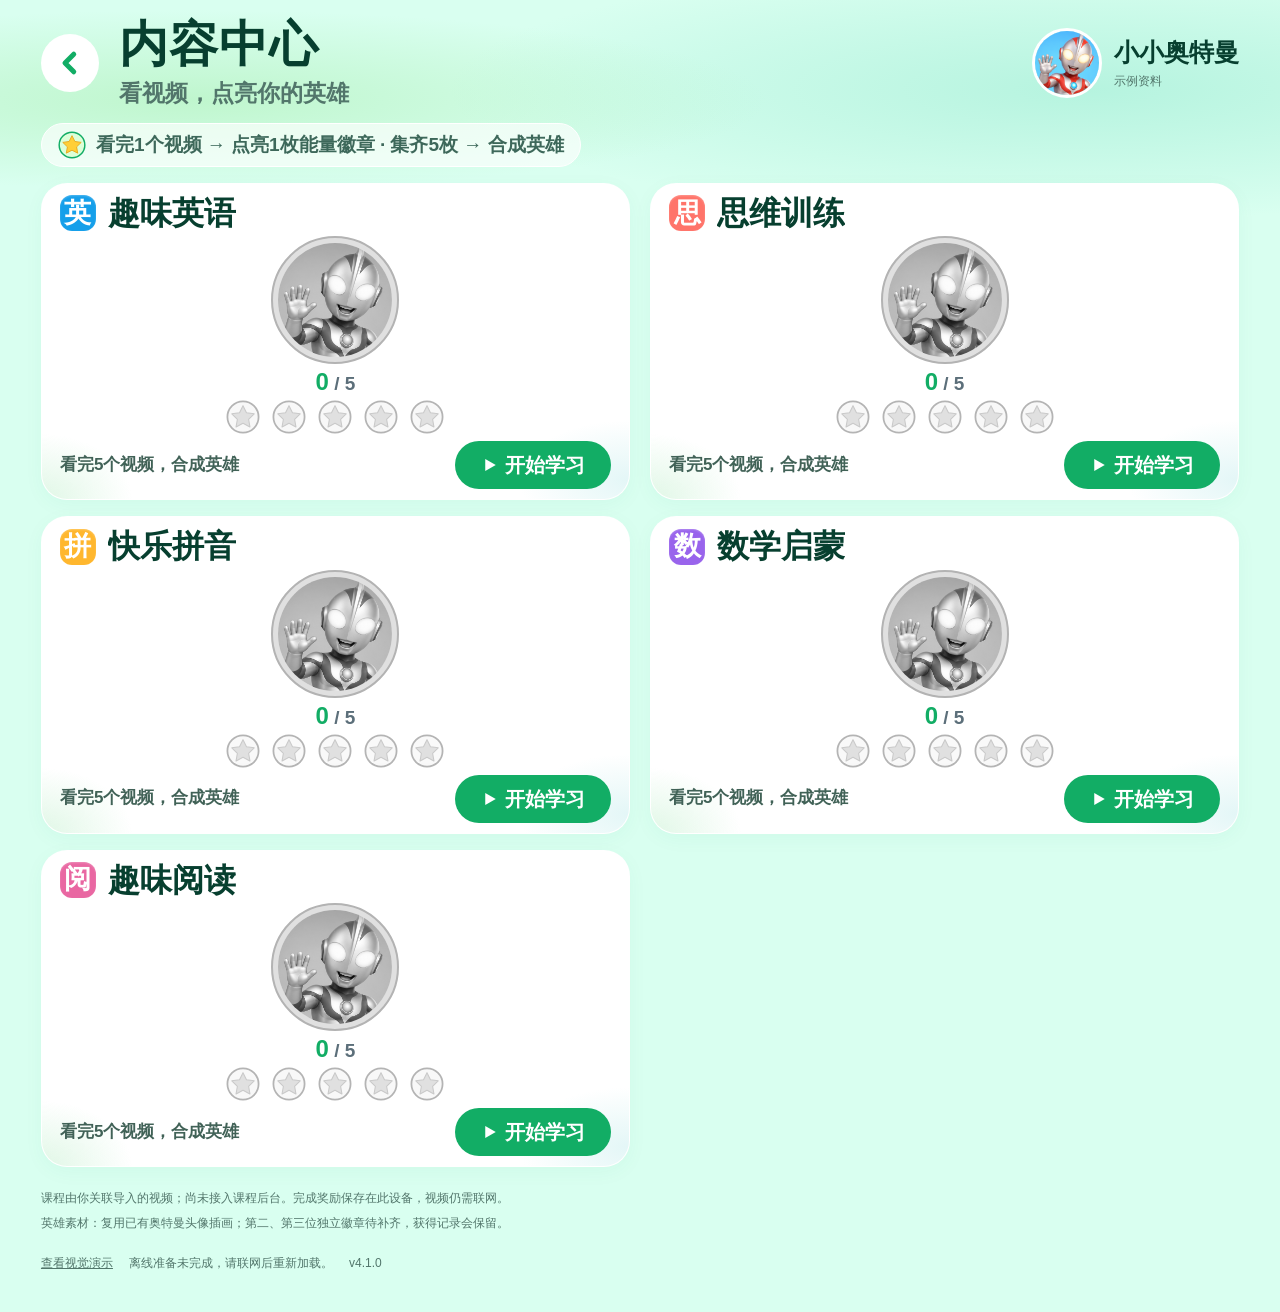
==== content-center.html @ 7e6dbf02 "feat: add content center with persistent course rewards and player integration" ====
<!doctype html>
<html lang="zh-CN" class="content-page">
<head>
  <meta charset="UTF-8">
  <meta name="viewport" content="width=device-width, initial-scale=1, viewport-fit=cover">
  <meta name="theme-color" content="#12AD65">
  <meta name="referrer" content="no-referrer">
  <meta name="color-scheme" content="light">
  <meta name="apple-mobile-web-app-capable" content="yes">
  <meta name="mobile-web-app-capable" content="yes">
  <meta name="apple-mobile-web-app-title" content="小小学习岛">
  <meta name="apple-mobile-web-app-status-bar-style" content="default">
  <title>内容中心 · 小小学习岛</title>
  <link rel="manifest" href="./manifest.json">
  <link rel="apple-touch-icon" href="./apple-touch-icon.png">
  <link rel="icon" href="./favicon.png">
  <link rel="stylesheet" href="./content-center.css">
  <script src="./profile.js" defer></script>
  <script src="./player-core.js" defer></script>
  <script src="./content-config.js" defer></script>
  <script src="./reward-core.js" defer></script>
  <script src="./reward-store.js" defer></script>
  <script src="./content-demo.js" defer></script>
  <script src="./content-center.js" defer></script>
  <script src="./pwa.js" defer></script>
</head>
<body>
  <div class="content-center">
    <header class="center-header">
      <div class="center-heading">
        <a class="back-button" id="center-back" href="./index.html" aria-label="返回学习首页"><svg viewBox="0 0 24 24" aria-hidden="true"><path d="m15 5-7 7 7 7"/></svg></a>
        <div><h1>内容中心</h1><p>看视频，点亮你的英雄</p></div>
      </div>
      <div class="center-profile" id="center-profile"></div>
    </header>
    <p class="reward-rule"><img src="./assets/icons/energy-star.svg" alt="" width="28" height="28"><span id="reward-rule">看完1个视频 → 点亮1枚能量徽章 · 集齐5枚 → 合成英雄</span></p>
    <div class="demo-banner" id="demo-banner" hidden><strong>视觉演示 · 不记录学习奖励</strong><span>以下为设计示例状态，学习按钮仅演示合成。</span><a href="./content-center.html">返回我的内容中心</a></div>
    <main>
      <div id="content-status" class="center-message" role="status">正在读取本机学习记录…</div>
      <section class="course-grid" id="course-grid" aria-label="我的课程" aria-busy="true"></section>
      <p class="center-message" id="content-error" role="alert" hidden><span id="error-detail"></span><button id="retry-content" type="button">重新加载</button></p>
      <div id="reward-feedback" class="reward-feedback" role="status" aria-live="polite" hidden></div>
      <noscript><p>请启用 JavaScript 读取本机学习记录。<a href="./index.html">返回首页</a></p></noscript>
    </main>
    <footer class="center-footer">
      <p>课程由你关联导入的视频；尚未接入课程后台。完成奖励保存在此设备，视频仍需联网。</p>
      <p>英雄素材：复用已有奥特曼头像插画；第二、第三位独立徽章待补齐，获得记录会保留。</p>
      <div><a href="./content-center.html#demo">查看视觉演示</a><span id="pwa-status" role="status">正在准备离线页面…</span><span>v4.1.0</span></div>
    </footer>
    <div class="center-update" id="pwa-update" role="status" hidden><span>新版本已准备好</span><button id="pwa-apply" type="button">更新并重新加载</button></div>
    <dialog id="course-dialog" aria-labelledby="course-dialog-title" aria-describedby="course-dialog-note">
      <div class="dialog-heading"><h2 id="course-dialog-title"></h2><button id="close-course" type="button" aria-label="关闭课程选择">×</button></div>
      <p id="course-dialog-note">选择要学习的视频。关联与打开不会增加徽章，首次有效播放完成才计入。</p>
      <div id="course-video-list"></div>
      <p id="course-dialog-error" role="alert" hidden></p>
      <a id="course-import" class="learn-button" href="./report.html">导入新视频</a>
    </dialog>
  </div>
</body>
</html>
---- content-center.css ----
:root{--brand:#12ad65;--canvas:#d9fff0;--ink:#073f2f;--muted:#52766b;font-family:-apple-system,BlinkMacSystemFont,"PingFang SC","Microsoft YaHei",sans-serif;color:var(--ink);background:var(--brand);color-scheme:light}
*{box-sizing:border-box}html,body{margin:0;min-height:100%;background:var(--brand)}button,a{-webkit-tap-highlight-color:transparent}button,input{font:inherit}button,a{touch-action:manipulation}button{cursor:pointer}a{color:inherit}button:focus-visible,a:focus-visible{outline:3px solid #07578b;outline-offset:4px}[hidden]{display:none!important}
.content-center{min-height:100vh;min-height:100svh;padding:max(18px,env(safe-area-inset-top)) max(clamp(18px,3.2vw,48px),env(safe-area-inset-right)) max(24px,env(safe-area-inset-bottom)) max(clamp(18px,3.2vw,48px),env(safe-area-inset-left));background:radial-gradient(ellipse 45% 90px at 15% 100px,#a6edab80,transparent),radial-gradient(ellipse 50% 130px at 85% 90px,#80e2c565,transparent),var(--canvas)}
.center-header{display:flex;align-items:center;justify-content:space-between;gap:24px;margin-bottom:14px}.center-heading{display:flex;align-items:center;gap:20px;min-width:0}.back-button{display:grid;place-items:center;background:#fff;width:58px;height:58px;border-radius:50%;flex-shrink:0;color:var(--brand)}.back-button svg{width:30px;height:30px;fill:none;stroke:currentColor;stroke-width:4;stroke-linecap:round;stroke-linejoin:round}
h1{font-size:clamp(30px,3.8vw,52px);line-height:1.1;letter-spacing:.02em;margin:0 0 6px;font-weight:900}.center-heading p{margin:0;color:var(--muted);font-size:clamp(16px,1.8vw,23px);font-weight:650}.center-profile{display:flex;align-items:center;gap:12px;min-width:0}.profile-text{display:grid;gap:4px;font-weight:800;font-size:clamp(17px,2vw,25px);overflow-wrap:anywhere}.profile-text small{font-size:12px;font-weight:400;color:var(--muted)}
.hero-art{position:relative;display:block;border-radius:50%;overflow:hidden;width:100%;height:100%;background:#d7f4fc}.hero-art img{position:absolute;width:400%;height:200%;max-width:none;left:0;top:0}.center-avatar{width:70px;height:70px;flex-shrink:0;border:3px solid white;border-radius:50%}.asset-missing{display:grid;place-content:center;text-align:center;font-size:12px;line-height:1.4;color:var(--muted);padding:8px;background:#eff7f3}.asset-missing img{display:none}
.reward-rule{display:flex;align-items:center;gap:10px;background:#ffffffa6;border:1px solid #fff;border-radius:30px;padding:7px 16px;margin:0 0 16px;width:fit-content;font-size:clamp(13px,1.5vw,19px);font-weight:650;color:#3d685a;line-height:1.5}.reward-rule img{flex-shrink:0}.course-grid{display:grid;grid-template-columns:repeat(2,minmax(0,1fr));gap:16px 20px;align-items:stretch}
.course-card{position:relative;isolation:isolate;display:flex;flex-direction:column;align-items:center;gap:4px;min-width:0;padding:10px 18px;background:#fff;border:1px solid #ffffffd9;border-radius:26px;box-shadow:0 5px 20px #07895a0b;overflow:hidden}.course-card::before{content:"";position:absolute;z-index:-1;pointer-events:none;inset:40% 0 0;background:radial-gradient(ellipse 90px 65px at 0% 100%,#bceec975,transparent),radial-gradient(ellipse 110px 60px at 100% 90%,#b5e8e960,transparent)}
.course-title{display:flex;align-items:center;gap:12px;align-self:stretch;min-width:0;margin:0;font-size:clamp(21px,2.5vw,33px);line-height:1.2;font-weight:850}.course-title-text{display:-webkit-box;-webkit-line-clamp:2;-webkit-box-orient:vertical;overflow:hidden;overflow-wrap:anywhere}.subject-tag{display:grid;place-items:center;flex-shrink:0;width:36px;height:36px;border-radius:12px;color:white;background:var(--subject);font-size:27px;line-height:1;box-shadow:inset 0 1px 2px #ffffff40}
.hero-badge{position:relative;width:clamp(94px,10vw,132px);height:clamp(94px,10vw,132px);padding:5px;border-radius:50%;border:2px solid #f1c250;background:#ffe7a0;flex-shrink:0}.hero-badge.is-locked{filter:grayscale(1);border-color:#adb4b6;background:#dce1e2}.hero-badge.is-unlocked{box-shadow:0 0 0 3px #fff3c5}.hero-badge .unlocked-label{position:absolute;bottom:-3px;left:50%;transform:translateX(-50%);white-space:nowrap;border-radius:16px;background:#dff9bd;padding:3px 10px;font-size:12px;font-weight:800;color:#077842;display:flex;align-items:center;gap:3px}.unlocked-label svg{width:16px;height:16px;fill:none;stroke:currentColor;stroke-width:3;stroke-linecap:round;stroke-linejoin:round}
.reward-progress{margin:1px 0 0;line-height:25px;color:#5c6f7a;font-size:19px;font-weight:750}.reward-progress strong{color:var(--brand);font-size:24px}.reward-progress small{font-size:13px;margin-right:8px}.energy-progress{display:flex;align-items:center;justify-content:center;gap:12px;margin:0;padding:0;list-style:none}.energy-progress li{width:34px;height:34px;flex-shrink:0}.energy-progress img{display:block;width:100%;height:100%}.energy-progress .is-empty img{filter:grayscale(1);opacity:.62}
.course-actions{display:flex;align-items:center;justify-content:space-between;gap:12px;width:100%;margin-top:auto;padding-top:3px}.course-actions p{margin:0;min-width:0;font-size:clamp(13px,1.35vw,17px);font-weight:650;line-height:1.45;color:#416257;overflow-wrap:anywhere}.learn-button{display:inline-flex;align-items:center;justify-content:center;gap:7px;min-height:48px;flex-shrink:0;border:0;border-radius:999px;padding:10px clamp(15px,2vw,26px);background:var(--brand);color:white;text-decoration:none;font-size:clamp(15px,1.6vw,20px);font-weight:750;line-height:1.2}.learn-button:hover{background:#099755}.learn-button svg{width:18px;height:18px;fill:currentColor}.learn-button:disabled{opacity:.65;cursor:wait}
.center-footer{font-size:12px;line-height:1.6;color:var(--muted);margin-top:22px}.center-footer p{margin:6px 0}.center-footer>div{display:flex;gap:16px;align-items:center;flex-wrap:wrap}.center-footer a{min-height:48px;display:inline-flex;align-items:center}.center-message{padding:24px;text-align:center;color:var(--muted)}.center-message button,.center-update button{min-height:48px;border:1px solid #138257;border-radius:24px;background:white;color:var(--ink);padding:8px 20px;margin:8px}.center-update{position:fixed;bottom:max(16px,env(safe-area-inset-bottom));left:16px;right:16px;background:white;box-shadow:0 6px 30px #073f2f30;padding:10px 18px;border-radius:22px;z-index:9}.demo-banner{display:flex;gap:10px;flex-wrap:wrap;align-items:center;padding:12px 18px;background:#fff7d7;border-radius:18px;margin-bottom:16px;font-size:14px}.demo-banner a{margin-left:auto;min-height:48px;display:flex;align-items:center}
.reward-feedback{position:fixed;pointer-events:none;z-index:8;left:50%;bottom:max(28px,env(safe-area-inset-bottom));transform:translateX(-50%);max-width:calc(100% - 32px);background:#073f2f;color:white;padding:18px 28px;border-radius:24px;text-align:center;box-shadow:0 8px 32px #073f2f25;font-weight:700}.is-synthesizing .hero-badge{animation:hero-glow .7s ease-in-out 2}.is-synthesizing .energy-progress{animation:energy-glow .7s ease-in-out 2}@keyframes hero-glow{50%{box-shadow:0 0 0 10px #ffdf7f55,0 0 22px #ffda59}}@keyframes energy-glow{50%{filter:brightness(1.18)}}
dialog{border:0;border-radius:26px;padding:24px;max-width:min(560px,calc(100% - 32px));max-height:85vh;overflow:auto;color:var(--ink);background:#f5fff9;box-shadow:0 20px 80px #073f2f40}dialog::backdrop{background:#073f2f70}.dialog-heading{display:flex;justify-content:space-between;align-items:center;gap:16px}.dialog-heading h2{font-size:24px;line-height:1.4;margin:0}.dialog-heading button{background:white;border:0;border-radius:50%;width:48px;height:48px;font-size:30px;flex-shrink:0;color:var(--ink)}dialog p{line-height:1.6;font-size:15px}#course-video-list{display:grid;gap:10px;margin:16px 0}.video-choice{display:flex;justify-content:space-between;gap:12px;align-items:center;min-height:56px;padding:12px;border:1px solid #cde7db;background:white;border-radius:16px;text-align:left;color:var(--ink);font-size:15px}.video-choice span{overflow-wrap:anywhere;min-width:0}.video-choice small{flex-shrink:0;color:var(--muted)}.video-choice:disabled{color:#70867e;background:#edf4f0;cursor:default}#course-dialog-error{color:#9c3529}
@media(min-width:1500px){.content-center{padding-left:max(calc((100vw - 1420px)/2),env(safe-area-inset-left));padding-right:max(calc((100vw - 1420px)/2),env(safe-area-inset-right))}}
@media(max-width:899px){.course-grid{grid-template-columns:minmax(0,1fr)}.hero-badge{width:132px;height:132px}.course-card{padding:18px;gap:10px}.energy-progress li{width:40px;height:40px}.center-header{gap:14px}.center-heading{gap:12px}.center-avatar{width:54px;height:54px}.course-title{font-size:27px}.learn-button{font-size:18px}.course-actions p{font-size:15px}}
@media(max-width:639px){.center-header{flex-wrap:wrap}.center-profile{margin-left:70px}.center-avatar{width:40px;height:40px}.profile-text{display:flex;align-items:center;flex-wrap:wrap;gap:8px;font-size:16px}.reward-rule{border-radius:18px;font-size:13px}.course-actions{flex-direction:column;gap:10px;text-align:center;padding-top:7px}.course-actions .learn-button{width:100%}.course-card{border-radius:24px}.energy-progress{gap:10px}h1{font-size:32px}}
@media(prefers-reduced-motion:reduce){*,*::before,*::after{animation:none!important;scroll-behavior:auto!important}}
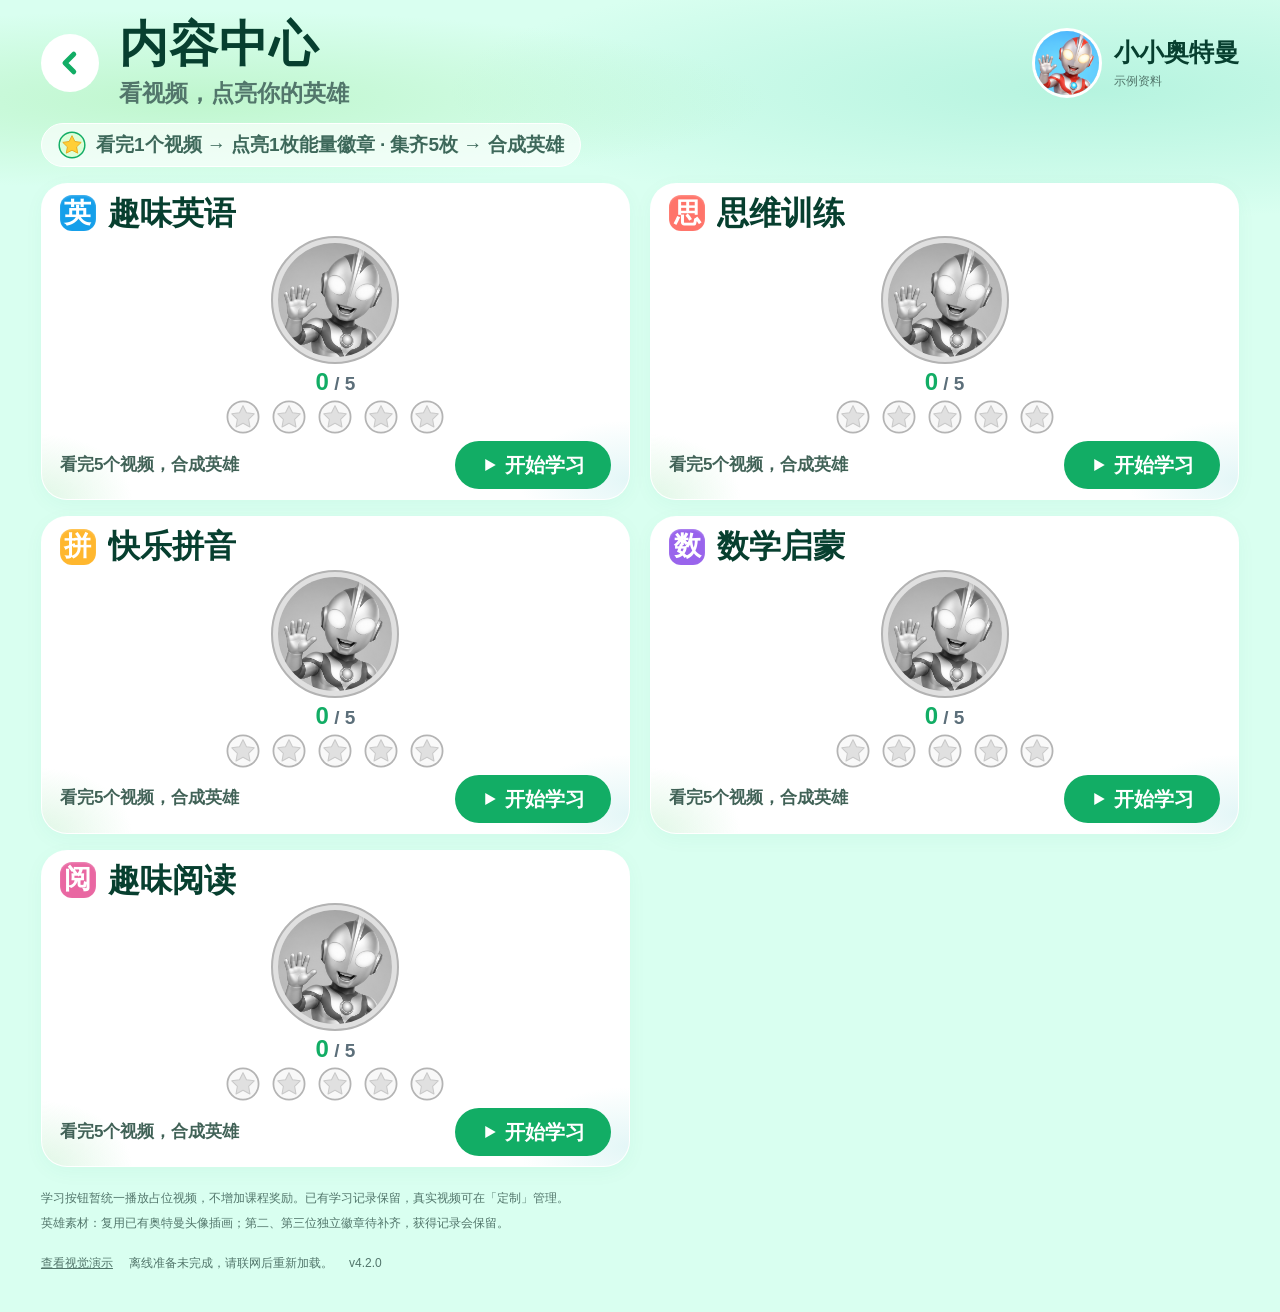
==== commit d24a7621: "feat: deploy complete HLS default with one-click import and playback docs Replace the 100-second def" ====
--- a/content-center.html
+++ b/content-center.html
@@ -23,6 +23,8 @@
   <script src="./content-demo.js" defer></script>
   <script src="./content-center.js" defer></script>
   <script src="./pwa.js" defer></script>
+  <link rel="stylesheet" href="./interaction.css">
+  <script src="./interaction.js" defer></script>
 </head>
 <body>
   <div class="content-center">
@@ -34,7 +36,7 @@
       <div class="center-profile" id="center-profile"></div>
     </header>
     <p class="reward-rule"><img src="./assets/icons/energy-star.svg" alt="" width="28" height="28"><span id="reward-rule">看完1个视频 → 点亮1枚能量徽章 · 集齐5枚 → 合成英雄</span></p>
-    <div class="demo-banner" id="demo-banner" hidden><strong>视觉演示 · 不记录学习奖励</strong><span>以下为设计示例状态，学习按钮仅演示合成。</span><a href="./content-center.html">返回我的内容中心</a></div>
+    <div class="demo-banner" id="demo-banner" hidden><strong>视觉演示 · 不记录学习奖励</strong><span>以下为设计示例状态，学习按钮打开占位视频。</span><a href="./content-center.html">返回我的内容中心</a></div>
     <main>
       <div id="content-status" class="center-message" role="status">正在读取本机学习记录…</div>
       <section class="course-grid" id="course-grid" aria-label="我的课程" aria-busy="true"></section>
@@ -43,18 +45,11 @@
       <noscript><p>请启用 JavaScript 读取本机学习记录。<a href="./index.html">返回首页</a></p></noscript>
     </main>
     <footer class="center-footer">
-      <p>课程由你关联导入的视频；尚未接入课程后台。完成奖励保存在此设备，视频仍需联网。</p>
+      <p>学习按钮暂统一播放占位视频，不增加课程奖励。已有学习记录保留，真实视频可在「定制」管理。</p>
       <p>英雄素材：复用已有奥特曼头像插画；第二、第三位独立徽章待补齐，获得记录会保留。</p>
-      <div><a href="./content-center.html#demo">查看视觉演示</a><span id="pwa-status" role="status">正在准备离线页面…</span><span>v4.1.0</span></div>
+      <div><a href="./content-center.html#demo">查看视觉演示</a><span id="pwa-status" role="status">正在准备离线页面…</span><span>v4.2.0</span></div>
     </footer>
     <div class="center-update" id="pwa-update" role="status" hidden><span>新版本已准备好</span><button id="pwa-apply" type="button">更新并重新加载</button></div>
-    <dialog id="course-dialog" aria-labelledby="course-dialog-title" aria-describedby="course-dialog-note">
-      <div class="dialog-heading"><h2 id="course-dialog-title"></h2><button id="close-course" type="button" aria-label="关闭课程选择">×</button></div>
-      <p id="course-dialog-note">选择要学习的视频。关联与打开不会增加徽章，首次有效播放完成才计入。</p>
-      <div id="course-video-list"></div>
-      <p id="course-dialog-error" role="alert" hidden></p>
-      <a id="course-import" class="learn-button" href="./report.html">导入新视频</a>
-    </dialog>
   </div>
 </body>
 </html>
--- a/content-center.css
+++ b/content-center.css
@@ -12,7 +12,6 @@
 .course-actions{display:flex;align-items:center;justify-content:space-between;gap:12px;width:100%;margin-top:auto;padding-top:3px}.course-actions p{margin:0;min-width:0;font-size:clamp(13px,1.35vw,17px);font-weight:650;line-height:1.45;color:#416257;overflow-wrap:anywhere}.learn-button{display:inline-flex;align-items:center;justify-content:center;gap:7px;min-height:48px;flex-shrink:0;border:0;border-radius:999px;padding:10px clamp(15px,2vw,26px);background:var(--brand);color:white;text-decoration:none;font-size:clamp(15px,1.6vw,20px);font-weight:750;line-height:1.2}.learn-button:hover{background:#099755}.learn-button svg{width:18px;height:18px;fill:currentColor}.learn-button:disabled{opacity:.65;cursor:wait}
 .center-footer{font-size:12px;line-height:1.6;color:var(--muted);margin-top:22px}.center-footer p{margin:6px 0}.center-footer>div{display:flex;gap:16px;align-items:center;flex-wrap:wrap}.center-footer a{min-height:48px;display:inline-flex;align-items:center}.center-message{padding:24px;text-align:center;color:var(--muted)}.center-message button,.center-update button{min-height:48px;border:1px solid #138257;border-radius:24px;background:white;color:var(--ink);padding:8px 20px;margin:8px}.center-update{position:fixed;bottom:max(16px,env(safe-area-inset-bottom));left:16px;right:16px;background:white;box-shadow:0 6px 30px #073f2f30;padding:10px 18px;border-radius:22px;z-index:9}.demo-banner{display:flex;gap:10px;flex-wrap:wrap;align-items:center;padding:12px 18px;background:#fff7d7;border-radius:18px;margin-bottom:16px;font-size:14px}.demo-banner a{margin-left:auto;min-height:48px;display:flex;align-items:center}
 .reward-feedback{position:fixed;pointer-events:none;z-index:8;left:50%;bottom:max(28px,env(safe-area-inset-bottom));transform:translateX(-50%);max-width:calc(100% - 32px);background:#073f2f;color:white;padding:18px 28px;border-radius:24px;text-align:center;box-shadow:0 8px 32px #073f2f25;font-weight:700}.is-synthesizing .hero-badge{animation:hero-glow .7s ease-in-out 2}.is-synthesizing .energy-progress{animation:energy-glow .7s ease-in-out 2}@keyframes hero-glow{50%{box-shadow:0 0 0 10px #ffdf7f55,0 0 22px #ffda59}}@keyframes energy-glow{50%{filter:brightness(1.18)}}
-dialog{border:0;border-radius:26px;padding:24px;max-width:min(560px,calc(100% - 32px));max-height:85vh;overflow:auto;color:var(--ink);background:#f5fff9;box-shadow:0 20px 80px #073f2f40}dialog::backdrop{background:#073f2f70}.dialog-heading{display:flex;justify-content:space-between;align-items:center;gap:16px}.dialog-heading h2{font-size:24px;line-height:1.4;margin:0}.dialog-heading button{background:white;border:0;border-radius:50%;width:48px;height:48px;font-size:30px;flex-shrink:0;color:var(--ink)}dialog p{line-height:1.6;font-size:15px}#course-video-list{display:grid;gap:10px;margin:16px 0}.video-choice{display:flex;justify-content:space-between;gap:12px;align-items:center;min-height:56px;padding:12px;border:1px solid #cde7db;background:white;border-radius:16px;text-align:left;color:var(--ink);font-size:15px}.video-choice span{overflow-wrap:anywhere;min-width:0}.video-choice small{flex-shrink:0;color:var(--muted)}.video-choice:disabled{color:#70867e;background:#edf4f0;cursor:default}#course-dialog-error{color:#9c3529}
 @media(min-width:1500px){.content-center{padding-left:max(calc((100vw - 1420px)/2),env(safe-area-inset-left));padding-right:max(calc((100vw - 1420px)/2),env(safe-area-inset-right))}}
 @media(max-width:899px){.course-grid{grid-template-columns:minmax(0,1fr)}.hero-badge{width:132px;height:132px}.course-card{padding:18px;gap:10px}.energy-progress li{width:40px;height:40px}.center-header{gap:14px}.center-heading{gap:12px}.center-avatar{width:54px;height:54px}.course-title{font-size:27px}.learn-button{font-size:18px}.course-actions p{font-size:15px}}
 @media(max-width:639px){.center-header{flex-wrap:wrap}.center-profile{margin-left:70px}.center-avatar{width:40px;height:40px}.profile-text{display:flex;align-items:center;flex-wrap:wrap;gap:8px;font-size:16px}.reward-rule{border-radius:18px;font-size:13px}.course-actions{flex-direction:column;gap:10px;text-align:center;padding-top:7px}.course-actions .learn-button{width:100%}.course-card{border-radius:24px}.energy-progress{gap:10px}h1{font-size:32px}}
--- a/interaction.css
+++ b/interaction.css
@@ -0,0 +1,4 @@
+/* 展示界面不选择文字、不弹出 iOS 图片/链接长按菜单；保留表单编辑和原生滚动缩放。 */
+html body *{-webkit-user-select:none!important;user-select:none!important;-webkit-touch-callout:none!important}
+html body input,html body textarea,html body [contenteditable="true"]{-webkit-user-select:text!important;user-select:text!important;-webkit-touch-callout:default!important}
+img,svg{-webkit-user-drag:none;user-drag:none}img{pointer-events:none}
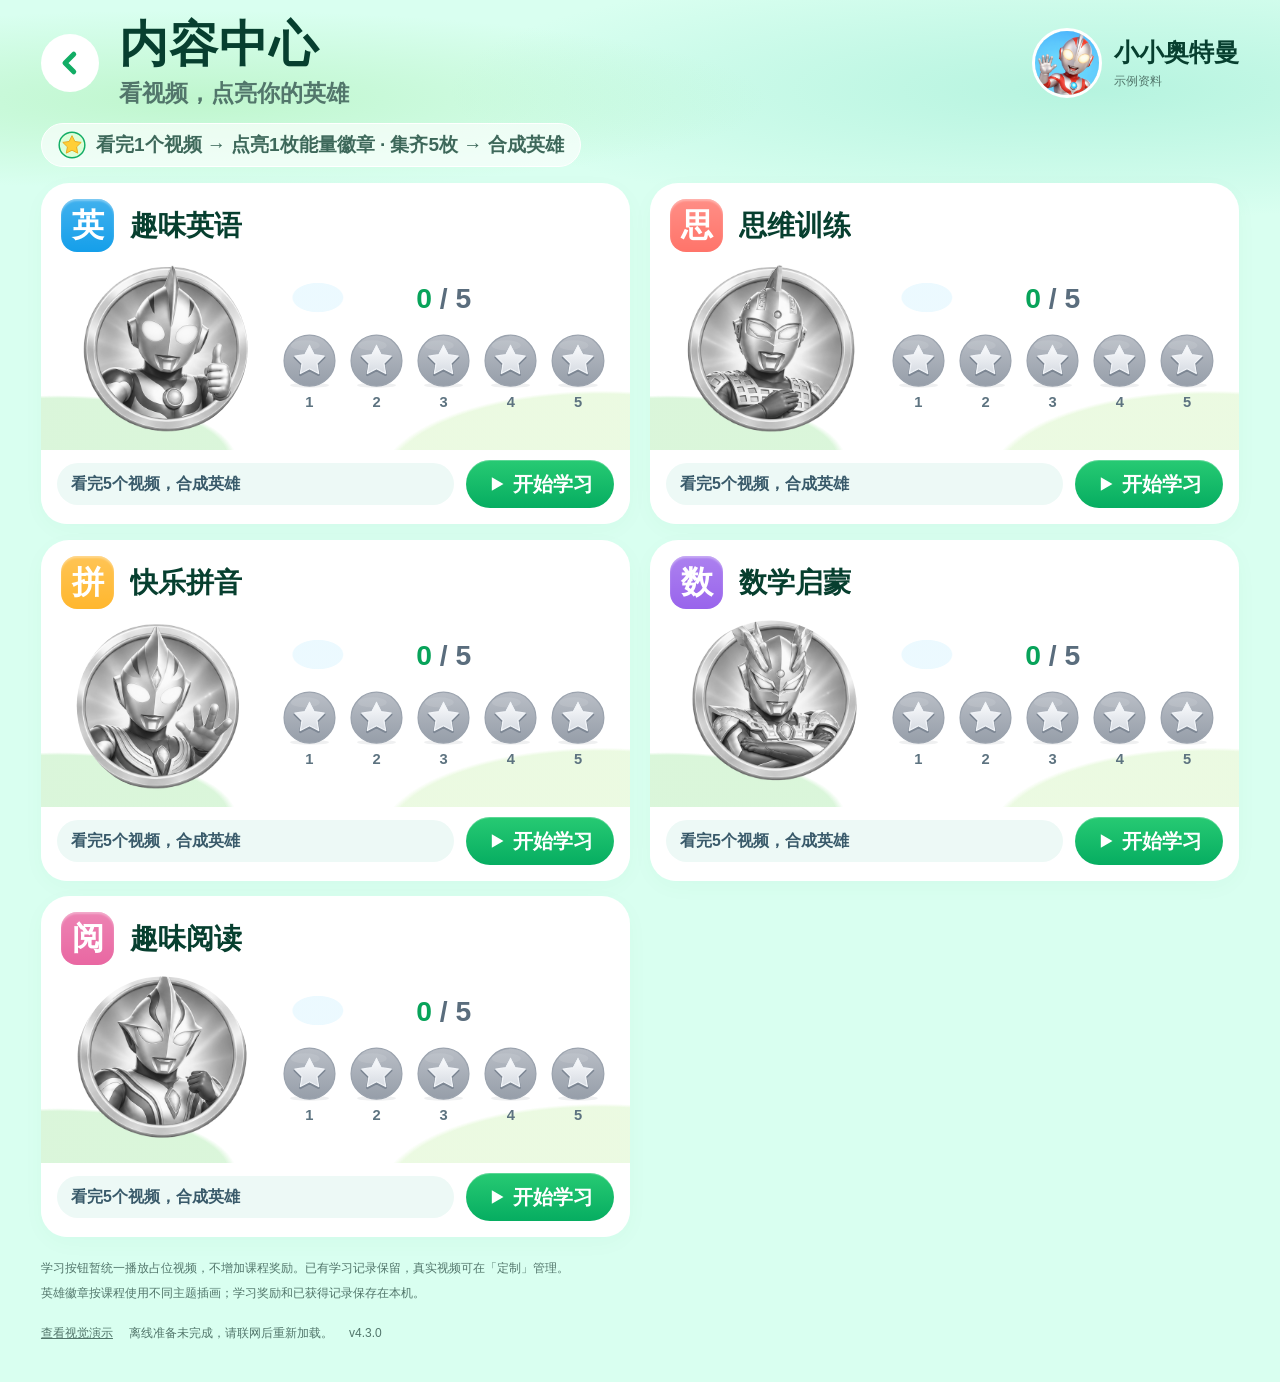
==== commit 4577f3fe: "feat: publish horizontal content center cards Place course heroes beside progress and five numbered " ====
--- a/content-center.html
+++ b/content-center.html
@@ -46,8 +46,8 @@
     </main>
     <footer class="center-footer">
       <p>学习按钮暂统一播放占位视频，不增加课程奖励。已有学习记录保留，真实视频可在「定制」管理。</p>
-      <p>英雄素材：复用已有奥特曼头像插画；第二、第三位独立徽章待补齐，获得记录会保留。</p>
-      <div><a href="./content-center.html#demo">查看视觉演示</a><span id="pwa-status" role="status">正在准备离线页面…</span><span>v4.2.0</span></div>
+      <p>英雄徽章按课程使用不同主题插画；学习奖励和已获得记录保存在本机。</p>
+      <div><a href="./content-center.html#demo">查看视觉演示</a><span id="pwa-status" role="status">正在准备离线页面…</span><span>v4.3.0</span></div>
     </footer>
     <div class="center-update" id="pwa-update" role="status" hidden><span>新版本已准备好</span><button id="pwa-apply" type="button">更新并重新加载</button></div>
   </div>
--- a/content-center.css
+++ b/content-center.css
@@ -5,14 +5,39 @@
 h1{font-size:clamp(30px,3.8vw,52px);line-height:1.1;letter-spacing:.02em;margin:0 0 6px;font-weight:900}.center-heading p{margin:0;color:var(--muted);font-size:clamp(16px,1.8vw,23px);font-weight:650}.center-profile{display:flex;align-items:center;gap:12px;min-width:0}.profile-text{display:grid;gap:4px;font-weight:800;font-size:clamp(17px,2vw,25px);overflow-wrap:anywhere}.profile-text small{font-size:12px;font-weight:400;color:var(--muted)}
 .hero-art{position:relative;display:block;border-radius:50%;overflow:hidden;width:100%;height:100%;background:#d7f4fc}.hero-art img{position:absolute;width:400%;height:200%;max-width:none;left:0;top:0}.center-avatar{width:70px;height:70px;flex-shrink:0;border:3px solid white;border-radius:50%}.asset-missing{display:grid;place-content:center;text-align:center;font-size:12px;line-height:1.4;color:var(--muted);padding:8px;background:#eff7f3}.asset-missing img{display:none}
 .reward-rule{display:flex;align-items:center;gap:10px;background:#ffffffa6;border:1px solid #fff;border-radius:30px;padding:7px 16px;margin:0 0 16px;width:fit-content;font-size:clamp(13px,1.5vw,19px);font-weight:650;color:#3d685a;line-height:1.5}.reward-rule img{flex-shrink:0}.course-grid{display:grid;grid-template-columns:repeat(2,minmax(0,1fr));gap:16px 20px;align-items:stretch}
-.course-card{position:relative;isolation:isolate;display:flex;flex-direction:column;align-items:center;gap:4px;min-width:0;padding:10px 18px;background:#fff;border:1px solid #ffffffd9;border-radius:26px;box-shadow:0 5px 20px #07895a0b;overflow:hidden}.course-card::before{content:"";position:absolute;z-index:-1;pointer-events:none;inset:40% 0 0;background:radial-gradient(ellipse 90px 65px at 0% 100%,#bceec975,transparent),radial-gradient(ellipse 110px 60px at 100% 90%,#b5e8e960,transparent)}
-.course-title{display:flex;align-items:center;gap:12px;align-self:stretch;min-width:0;margin:0;font-size:clamp(21px,2.5vw,33px);line-height:1.2;font-weight:850}.course-title-text{display:-webkit-box;-webkit-line-clamp:2;-webkit-box-orient:vertical;overflow:hidden;overflow-wrap:anywhere}.subject-tag{display:grid;place-items:center;flex-shrink:0;width:36px;height:36px;border-radius:12px;color:white;background:var(--subject);font-size:27px;line-height:1;box-shadow:inset 0 1px 2px #ffffff40}
-.hero-badge{position:relative;width:clamp(94px,10vw,132px);height:clamp(94px,10vw,132px);padding:5px;border-radius:50%;border:2px solid #f1c250;background:#ffe7a0;flex-shrink:0}.hero-badge.is-locked{filter:grayscale(1);border-color:#adb4b6;background:#dce1e2}.hero-badge.is-unlocked{box-shadow:0 0 0 3px #fff3c5}.hero-badge .unlocked-label{position:absolute;bottom:-3px;left:50%;transform:translateX(-50%);white-space:nowrap;border-radius:16px;background:#dff9bd;padding:3px 10px;font-size:12px;font-weight:800;color:#077842;display:flex;align-items:center;gap:3px}.unlocked-label svg{width:16px;height:16px;fill:none;stroke:currentColor;stroke-width:3;stroke-linecap:round;stroke-linejoin:round}
-.reward-progress{margin:1px 0 0;line-height:25px;color:#5c6f7a;font-size:19px;font-weight:750}.reward-progress strong{color:var(--brand);font-size:24px}.reward-progress small{font-size:13px;margin-right:8px}.energy-progress{display:flex;align-items:center;justify-content:center;gap:12px;margin:0;padding:0;list-style:none}.energy-progress li{width:34px;height:34px;flex-shrink:0}.energy-progress img{display:block;width:100%;height:100%}.energy-progress .is-empty img{filter:grayscale(1);opacity:.62}
-.course-actions{display:flex;align-items:center;justify-content:space-between;gap:12px;width:100%;margin-top:auto;padding-top:3px}.course-actions p{margin:0;min-width:0;font-size:clamp(13px,1.35vw,17px);font-weight:650;line-height:1.45;color:#416257;overflow-wrap:anywhere}.learn-button{display:inline-flex;align-items:center;justify-content:center;gap:7px;min-height:48px;flex-shrink:0;border:0;border-radius:999px;padding:10px clamp(15px,2vw,26px);background:var(--brand);color:white;text-decoration:none;font-size:clamp(15px,1.6vw,20px);font-weight:750;line-height:1.2}.learn-button:hover{background:#099755}.learn-button svg{width:18px;height:18px;fill:currentColor}.learn-button:disabled{opacity:.65;cursor:wait}
+/* Three regions: heading, a permanent two-column reward area, and actions. */
+.course-card{position:relative;isolation:isolate;container-type:inline-size;display:flex;flex-direction:column;min-width:0;background:#fff;border-radius:28px;box-shadow:0 6px 22px #08734a08}
+.course-title{display:flex;align-items:center;gap:16px;min-width:0;margin:0;padding:16px 20px 0;font-size:clamp(24px,4.8cqw,36px);line-height:1.2;font-weight:850}
+.course-title-text{display:-webkit-box;-webkit-line-clamp:2;-webkit-box-orient:vertical;overflow:hidden;overflow-wrap:anywhere}
+.subject-tag{display:grid;place-items:center;flex-shrink:0;width:clamp(44px,9cqw,60px);height:clamp(44px,9cqw,60px);border-radius:16px;color:white;background:linear-gradient(#ffffff30,transparent),var(--subject);font-size:clamp(28px,5.5cqw,38px);line-height:1;box-shadow:inset 0 2px 2px #ffffff55}
+.course-rewards{position:relative;isolation:isolate;display:grid;grid-template-columns:minmax(0,38fr) minmax(0,62fr);align-items:center;gap:10px;min-width:0;padding:4px 18px 8px}
+.course-rewards::before{content:"";position:absolute;inset:0;z-index:-1;pointer-events:none;background:radial-gradient(ellipse at 3% 105%,#beefbe90 0 21%,transparent 22%),radial-gradient(ellipse at 95% 116%,#dcf6cb90 0 27%,transparent 28%),radial-gradient(ellipse 26px 15px at 47% 23%,#ddf5ff90 95%,transparent)}
+.hero-badge{position:relative;min-width:0;width:90%;max-width:224px;aspect-ratio:1;justify-self:center}
+/* Atlas has a gold backdrop despite the package description: clip to the medal. */
+.hero-badge .hero-art{border-radius:0;background:transparent;clip-path:circle(46% at 50% 50%)}
+.hero-badge.is-locked .hero-art{filter:grayscale(1) contrast(.86) brightness(1.06)}
+.hero-check{position:absolute;right:5%;bottom:12%;width:26%;height:auto}
+.hero-badge .unlocked-label{position:absolute;left:13%;right:13%;bottom:0;text-align:center;white-space:nowrap;border-radius:99px;background:#e5ffc9;padding:3px 4px;font-size:clamp(13px,3.5cqw,23px);line-height:1.25;font-weight:800;color:#07823c}
+.progress-panel{min-width:0;padding:4px 0 12px}
+.reward-progress{text-align:center;margin:0 0 14px;line-height:1.3;color:#5a6d7d;font-size:clamp(22px,4.8cqw,32px);font-weight:750}
+.reward-progress strong{color:#08a35a}.reward-progress small{font-size:.64em;margin-right:8px}
+.energy-progress{display:grid;grid-template-columns:repeat(5,minmax(0,1fr));gap:6px;max-width:330px;margin:0 auto;padding:0;list-style:none}
+.energy-progress li{min-width:0;text-align:center}.energy-progress img{display:block;width:100%;height:auto;aspect-ratio:1;max-width:66px;margin:auto}.star-index{display:block;color:#5d7380;font-size:clamp(12px,2.5cqw,16px);font-weight:650;margin-top:2px}
+.course-actions{display:flex;align-items:center;justify-content:space-between;gap:12px;width:100%;margin-top:auto;padding:10px 16px 16px;border-radius:26px;background:white}
+.course-actions p{flex:1;min-width:0;margin:0;padding:10px 14px;border-radius:28px;background:#edf9f6;color:#395a6a;font-size:clamp(13px,2.7cqw,18px);font-weight:650;line-height:1.4;overflow-wrap:anywhere}
+.learn-button{display:inline-flex;align-items:center;justify-content:center;gap:7px;min-height:48px;flex-shrink:0;border:0;border-radius:999px;padding:12px clamp(16px,3.5cqw,26px);background:linear-gradient(#27ca73,#06ad61);color:white;text-decoration:none;white-space:nowrap;font-size:clamp(17px,3.4cqw,22px);font-weight:750;line-height:1.2;box-shadow:inset 0 1px #ffffff40}
+.learn-button:hover{background:#099755}.learn-button svg{width:20px;height:20px;fill:currentColor;flex-shrink:0}.learn-button:disabled{opacity:.65;cursor:wait}
+/* Only the actions may stack. The reward grid always keeps two columns. */
+@container(max-width:440px){
+ .course-title{padding:14px 14px 0;gap:12px;font-size:24px}
+ .subject-tag{width:44px;height:44px;border-radius:13px;font-size:27px}
+ .course-rewards{padding:6px 12px 8px;gap:4px;grid-template-columns:minmax(0,36fr) minmax(0,64fr)}
+ .energy-progress{gap:2px}.reward-progress{margin-bottom:8px}
+ .course-actions{flex-wrap:wrap;padding:10px 12px 14px;gap:8px}.course-actions p{flex-basis:100%;font-size:14px}.learn-button{margin-left:auto}
+}
 .center-footer{font-size:12px;line-height:1.6;color:var(--muted);margin-top:22px}.center-footer p{margin:6px 0}.center-footer>div{display:flex;gap:16px;align-items:center;flex-wrap:wrap}.center-footer a{min-height:48px;display:inline-flex;align-items:center}.center-message{padding:24px;text-align:center;color:var(--muted)}.center-message button,.center-update button{min-height:48px;border:1px solid #138257;border-radius:24px;background:white;color:var(--ink);padding:8px 20px;margin:8px}.center-update{position:fixed;bottom:max(16px,env(safe-area-inset-bottom));left:16px;right:16px;background:white;box-shadow:0 6px 30px #073f2f30;padding:10px 18px;border-radius:22px;z-index:9}.demo-banner{display:flex;gap:10px;flex-wrap:wrap;align-items:center;padding:12px 18px;background:#fff7d7;border-radius:18px;margin-bottom:16px;font-size:14px}.demo-banner a{margin-left:auto;min-height:48px;display:flex;align-items:center}
 .reward-feedback{position:fixed;pointer-events:none;z-index:8;left:50%;bottom:max(28px,env(safe-area-inset-bottom));transform:translateX(-50%);max-width:calc(100% - 32px);background:#073f2f;color:white;padding:18px 28px;border-radius:24px;text-align:center;box-shadow:0 8px 32px #073f2f25;font-weight:700}.is-synthesizing .hero-badge{animation:hero-glow .7s ease-in-out 2}.is-synthesizing .energy-progress{animation:energy-glow .7s ease-in-out 2}@keyframes hero-glow{50%{box-shadow:0 0 0 10px #ffdf7f55,0 0 22px #ffda59}}@keyframes energy-glow{50%{filter:brightness(1.18)}}
 @media(min-width:1500px){.content-center{padding-left:max(calc((100vw - 1420px)/2),env(safe-area-inset-left));padding-right:max(calc((100vw - 1420px)/2),env(safe-area-inset-right))}}
-@media(max-width:899px){.course-grid{grid-template-columns:minmax(0,1fr)}.hero-badge{width:132px;height:132px}.course-card{padding:18px;gap:10px}.energy-progress li{width:40px;height:40px}.center-header{gap:14px}.center-heading{gap:12px}.center-avatar{width:54px;height:54px}.course-title{font-size:27px}.learn-button{font-size:18px}.course-actions p{font-size:15px}}
-@media(max-width:639px){.center-header{flex-wrap:wrap}.center-profile{margin-left:70px}.center-avatar{width:40px;height:40px}.profile-text{display:flex;align-items:center;flex-wrap:wrap;gap:8px;font-size:16px}.reward-rule{border-radius:18px;font-size:13px}.course-actions{flex-direction:column;gap:10px;text-align:center;padding-top:7px}.course-actions .learn-button{width:100%}.course-card{border-radius:24px}.energy-progress{gap:10px}h1{font-size:32px}}
+@media(max-width:980px){.course-grid{grid-template-columns:minmax(0,1fr);max-width:700px;margin-inline:auto}.center-header{gap:14px}.center-heading{gap:12px}.center-avatar{width:54px;height:54px}}
+@media(max-width:639px){.center-header{flex-wrap:wrap}.center-profile{margin-left:70px}.center-avatar{width:40px;height:40px}.profile-text{display:flex;align-items:center;flex-wrap:wrap;gap:8px;font-size:16px}.reward-rule{border-radius:18px;font-size:13px}h1{font-size:32px}}
 @media(prefers-reduced-motion:reduce){*,*::before,*::after{animation:none!important;scroll-behavior:auto!important}}
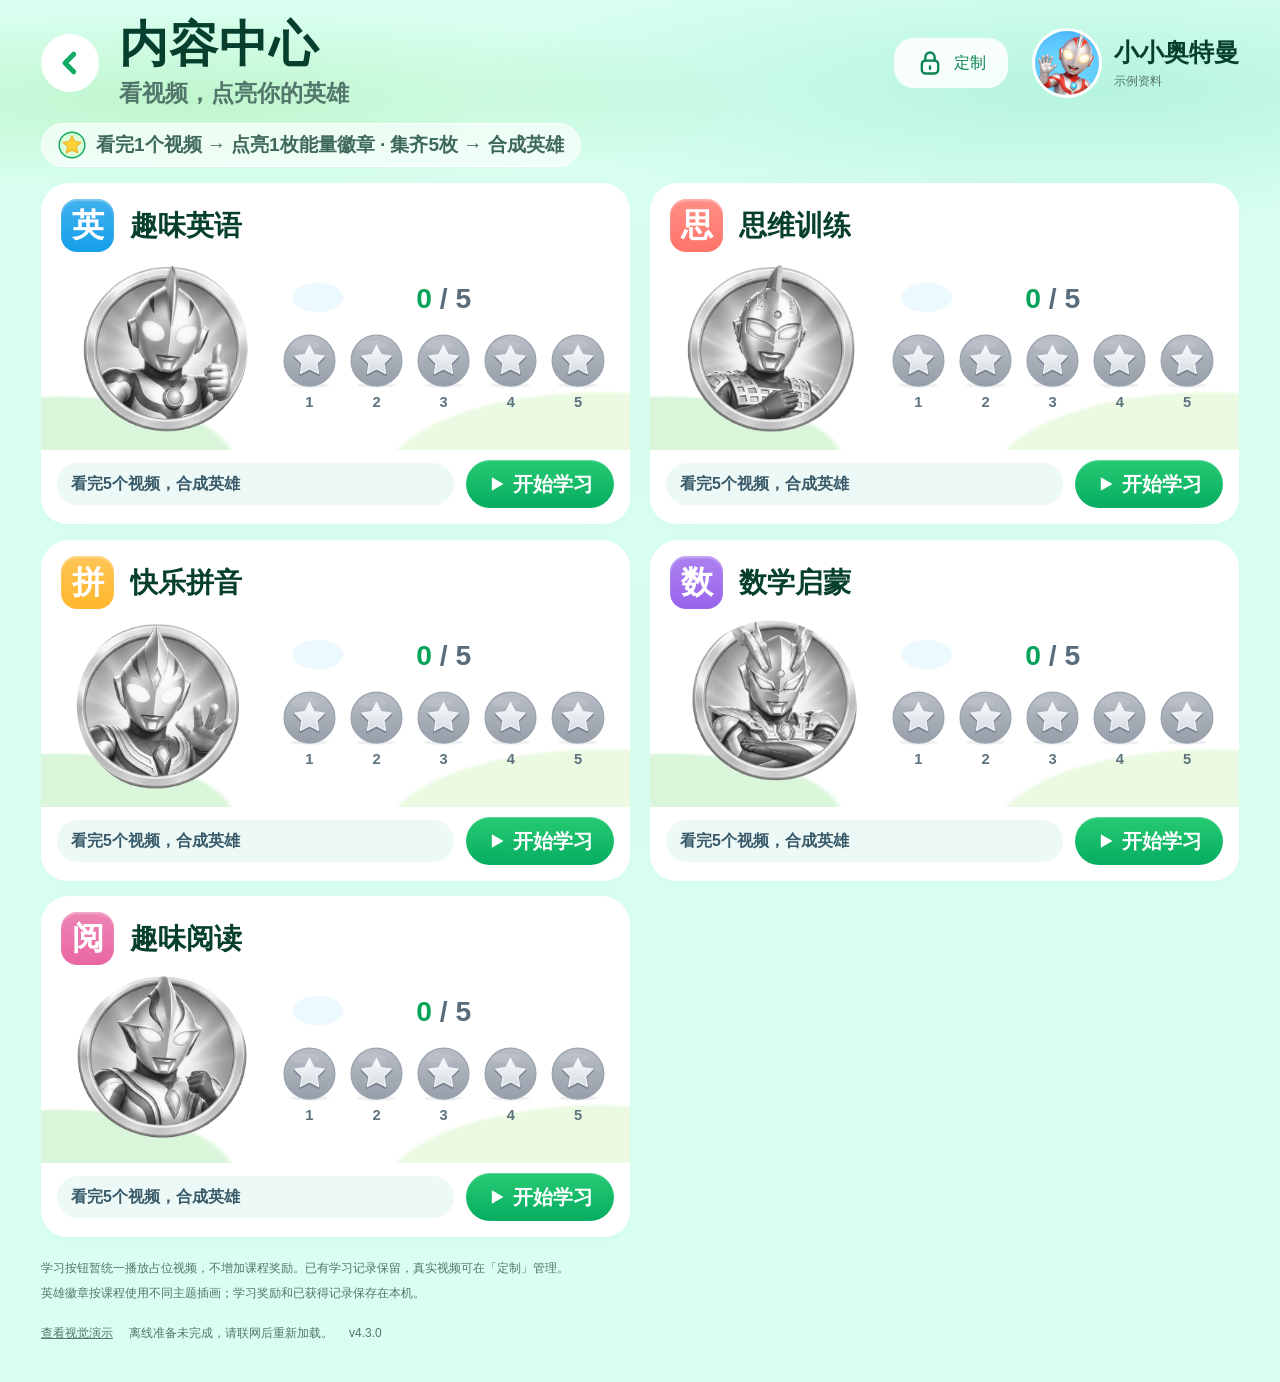
==== commit 90d85748: "feat: deploy parent customization screens and PWA cache v24" ====
--- a/content-center.html
+++ b/content-center.html
@@ -2,7 +2,7 @@
 <html lang="zh-CN" class="content-page">
 <head>
   <meta charset="UTF-8">
-  <meta name="viewport" content="width=device-width, initial-scale=1, viewport-fit=cover">
+  <meta name="viewport" content="width=device-width, initial-scale=1, maximum-scale=1, user-scalable=no, viewport-fit=cover">
   <meta name="theme-color" content="#12AD65">
   <meta name="referrer" content="no-referrer">
   <meta name="color-scheme" content="light">
@@ -25,7 +25,7 @@
   <script src="./pwa.js" defer></script>
   <link rel="stylesheet" href="./interaction.css">
   <script src="./interaction.js" defer></script>
-</head>
+<link rel="stylesheet" href="./parent-gate.css"><script src="./parent-backend.js" defer></script><script src="./parent-service.js" defer></script><script src="./parent-gate.js" defer></script></head>
 <body>
   <div class="content-center">
     <header class="center-header">
@@ -33,7 +33,7 @@
         <a class="back-button" id="center-back" href="./index.html" aria-label="返回学习首页"><svg viewBox="0 0 24 24" aria-hidden="true"><path d="m15 5-7 7 7 7"/></svg></a>
         <div><h1>内容中心</h1><p>看视频，点亮你的英雄</p></div>
       </div>
-      <div class="center-profile" id="center-profile"></div>
+      <button class="parent-entry" data-parent-gate type="button"><svg aria-hidden="true"><use href="./assets/parent/icons/sprite.svg#lock"/></svg>定制</button><div class="center-profile" id="center-profile"></div>
     </header>
     <p class="reward-rule"><img src="./assets/icons/energy-star.svg" alt="" width="28" height="28"><span id="reward-rule">看完1个视频 → 点亮1枚能量徽章 · 集齐5枚 → 合成英雄</span></p>
     <div class="demo-banner" id="demo-banner" hidden><strong>视觉演示 · 不记录学习奖励</strong><span>以下为设计示例状态，学习按钮打开占位视频。</span><a href="./content-center.html">返回我的内容中心</a></div>
--- a/interaction.css
+++ b/interaction.css
@@ -1,4 +1,6 @@
-/* 展示界面不选择文字、不弹出 iOS 图片/链接长按菜单；保留表单编辑和原生滚动缩放。 */
+/* 全站禁选与缩放；输入控件保留编辑能力，单指滚动照常。 */
+html,body{touch-action:pan-x pan-y}
+button,a,input,select,textarea{touch-action:pan-x pan-y}
 html body *{-webkit-user-select:none!important;user-select:none!important;-webkit-touch-callout:none!important}
 html body input,html body textarea,html body [contenteditable="true"]{-webkit-user-select:text!important;user-select:text!important;-webkit-touch-callout:default!important}
 img,svg{-webkit-user-drag:none;user-drag:none}img{pointer-events:none}
--- a/parent-gate.css
+++ b/parent-gate.css
@@ -0,0 +1,6 @@
+
+.parent-gate-host{--ink:#073f2f;--font:-apple-system,BlinkMacSystemFont,'PingFang SC',sans-serif;color:#073f2f}
+.parent-gate-host *{box-sizing:border-box}.parent-gate-host h2,.parent-gate-host h3,.parent-gate-host p{padding:0}.parent-gate-host button{font:inherit;border:0;cursor:pointer;color:inherit}.parent-gate-host .icon{width:24px;height:24px;display:inline-block}.parent-gate-host .button{display:flex;align-items:center;justify-content:center;font-weight:700}.parent-gate-host .primary{background:linear-gradient(130deg,#1cc47a,#00a666);color:white}.parent-gate-host button:disabled{opacity:.5}.parent-gate-host .pin-native{font-size:18px}.parent-gate-host .gate-footer button{background:none}.parent-gate-host h2,.parent-gate-host h3{margin-bottom:0}
+.parent-gate-host dialog{border:0;border-radius:28px;padding:28px;color:var(--ink);width:min(560px,calc(100vw - 32px));max-height:calc(100vh - 32px);max-height:calc(100dvh - 32px);overflow-y:auto;box-shadow:0 24px 80px #004a4333;font-family:var(--font)}.parent-gate-host dialog::backdrop{background:#0c484b9c;backdrop-filter:blur(2px)}.gate{width:min(600px,calc(100vw - 32px));padding:28px 54px 24px;text-align:center}.gate-close{position:absolute;right:16px;top:16px;width:44px;height:44px;border-radius:50%;background:#eef3f5;color:#637887;display:grid;place-items:center}.lock-mark{width:70px;height:70px;background:linear-gradient(#32c868,#00a567);border-radius:20px;color:white;display:grid;place-items:center;margin:0 auto 14px}.lock-mark .icon{height:38px;width:38px}.gate h2{font-size:37px}.gate h3{font-size:23px;margin-top:10px}.gate .description{color:#6b8295;margin:9px 0 22px;font-size:17px}.pin-slots{display:grid;grid-template-columns:repeat(6,minmax(0,1fr));gap:9px;position:relative;margin-bottom:18px}.slot{aspect-ratio:1;border:2px solid #e4ebef;border-radius:14px;background:#f5f8f9;display:grid;place-items:center;font-size:29px}.slot.focus{background:white;border-color:#12ad65}.pin-native{position:absolute;inset:0;width:100%;height:100%;opacity:0;cursor:text}.pin-slots:focus-within{outline:2px solid #86ddbc;outline-offset:5px;border-radius:16px}.keypad{display:grid;grid-template-columns:repeat(3,minmax(0,1fr));gap:8px}.keypad button{height:55px;border-radius:15px;background:#e1f8ef;font-size:29px;font-weight:650}.keypad .erase{background:#eef3f5;color:#708493}.keypad .blank{visibility:hidden}.gate .submit{margin-top:22px;width:100%;border-radius:99px;min-height:58px;font-size:22px}.gate-footer{display:flex;align-items:center;justify-content:center;gap:20px;font-size:15px;color:#6b8191;margin-top:18px}.gate-footer button{min-height:44px;color:inherit}.error{min-height:20px;color:#ce4242;font-size:14px;margin-top:9px}
+.parent-entry{margin-left:auto;border:0;background:#ffffffdd;border-radius:20px;display:flex;gap:10px;align-items:center;min-height:50px;padding:8px 22px;font:700 21px inherit;color:#078552}.parent-entry svg{width:28px;height:28px}.parent-gate-open{overflow:hidden}.gate-service-note{font-size:12px;color:#708598;line-height:1.6;margin:8px 0 0}.gate-service-note a{color:#078552;text-decoration:underline}.parent-gate-host .error{min-height:20px;color:#ba3939;font-size:14px;margin:9px 0 0}.parent-gate-host .keypad button{font-size:29px;font-weight:650}.parent-gate-host .gate{padding:24px 45px 20px}.parent-gate-host .gate h2{margin:0;font-weight:850}.parent-gate-host .gate h3{margin:8px 0 0}.parent-gate-host .submit{margin-top:12px}.parent-gate-host .gate-footer{margin-top:8px}
+@media(max-height:850px){.parent-gate-host .gate{width:500px;padding:20px 40px 16px}.parent-gate-host .lock-mark{width:54px;height:54px;margin-bottom:10px}.parent-gate-host .gate h2{font-size:32px}.parent-gate-host .gate h3{font-size:21px}.parent-gate-host .gate .description{margin:9px 0 18px;font-size:16px}.parent-gate-host .keypad button{height:48px}.parent-gate-host .slot{max-height:60px}.parent-gate-host .pin-slots{margin-bottom:14px}.parent-gate-host .gate .submit{min-height:50px;font-size:20px}.parent-gate-host .gate-footer{font-size:14px}}
